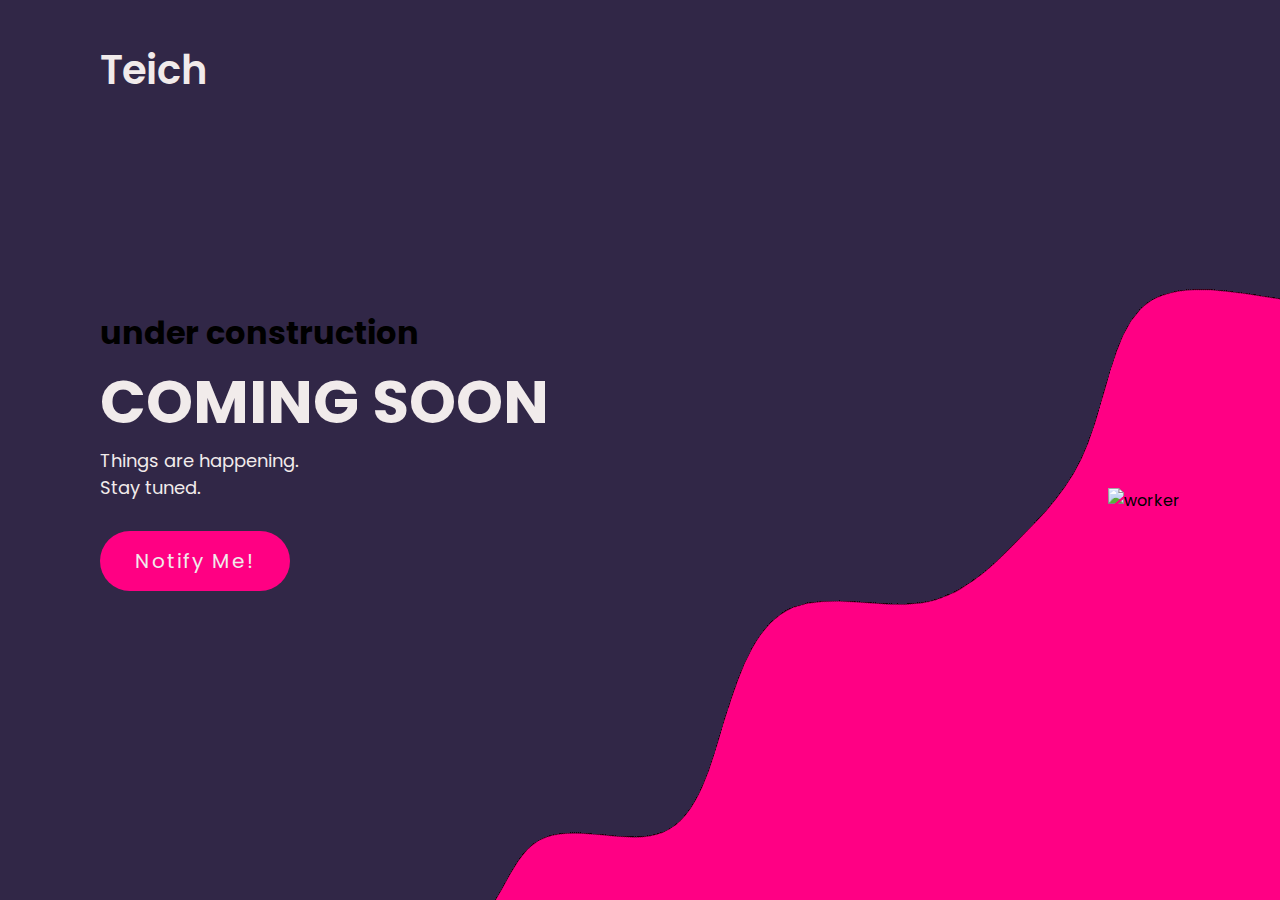
==== index.html @ 016912f3 "Add files via upload" ====
<!DOCTYPE html>
<html lang="en">
  <head>
    <meta charset="UTF-8" />
    <meta http-equiv="X-UA-Compatible" content="IE=edge" />
    <meta name="viewport" content="width=device-width, initial-scale=1.0" />
    <link rel="preconnect" href="https://fonts.googleapis.com" />
    <link rel="preconnect" href="https://fonts.gstatic.com" crossorigin />
    <link
      href="https://fonts.googleapis.com/css2?family=Poppins:wght@300;400;500;600;700;800;900&display=swap"
      rel="stylesheet"
    />
    <link rel="stylesheet" href="style.css" />
    <title>Teich</title>
  </head>
  <body>
    <header>
      <a href="#" class="logo">Teich</a>
      <nav>
        <ul>
          <li>
            <a href="#">Home</a>
          </li>
        </ul>
      </nav>
    </header>
    <section>
      <img src="img/curve.png" class="wave" alt="image of a wave" />
      <div class="contentBx">
        <h1>under construction</h1>
        <h2>Coming Soon</h2>
        <p>Things are happening.</p>
        <p>Stay tuned.</p>
        <a href="#" onclick="toggle();">Notify Me!</a>
      </div>
      <div class="imgBx">
        <img src="img/man.png" alt="worker" />
      </div>
      <ul class="sci">
        <li>
          <a href="#"><img src="img/facebook.png" alt="" /></a>
          <a href="#"><img src="img/twitter.png" alt="" /></a>
          <a href="#"><img src="img/instagram.png" alt="" /></a>
        </li>
      </ul>
    </section>
    <div class="newsletter">
      <h2>Stay Tuned</h2>
      <p>Get notified at launch</p>
      <div class="inputBox">
        <form action="">
          <input
            type="email"
            name=""
            id=""
            required=""
            placeholder="Enter Email Adress"
          />
          <input type="submit" value="Submit" />
        </form>
      </div>
      <img src="img/close.png" class="close" alt="" onclick="toggle();" />
    </div>
    <script type="text/javascript">
      function toggle() {
        var newsletter = document.querySelector(".newsletter");
        newsletter.classList.toggle("active");
      }
    </script>
  </body>
</html>
---- style.css ----
* {
  margin: 0;
  padding: 0;
  box-sizing: border-box;
  font-family: "Poppins", sans-serif;
}

body {
  background: #312747;
}

header {
  position: absolute;
  top: 0;
  left: 0;
  width: 100%;
  padding: 40px 100px;
  display: flex;
  justify-content: space-between;
  align-items: center;
  z-index: 10;
}

header .logo {
  position: relative;
  color: #f1ebeb;
  font-size: 28px;
  text-decoration: none;
  font-weight: 600;
}

header nav {
  position: relative;
}

header nav ul {
  position: relative;
  display: flex;
}

header nav ul li {
  list-style: none;
}

header nav ul li a {
  color: #f1ebeb;
  font-size: 18px;
  text-decoration: none;
}

header nav ul li a:hover {
  color: #ff0083;
}

section {
  position: relative;
  display: flex;
  justify-content: space-between;
  align-items: center;
  min-height: 100vh;
  padding: 0 100px;
}

section .contentBx {
  position: relative;
  max-width: 600px;
  z-index: 1000;
}

section .contentBx h2 {
  font-size: 60px;
  color: #f1ebeb;
  text-transform: uppercase;
}

section .contentBx p {
  font-size: 18px;
  color: #f1ebeb;
}

section .contentBx a {
  position: relative;
  margin-top: 30px;
  display: inline-block;
  background-color: #ff0083;
  color: #f1ebeb;
  font-size: 20px;
  letter-spacing: 2px;
  padding: 15px 35px;
  text-decoration: none;
  border-radius: 40px;
}

section .imgBx img {
  position: relative;
  max-width: 500px;
  width: 100%;
  margin-top: 100px;
  z-index: 2;
}

.wave {
  position: absolute;
  bottom: 0;
  right: 0;
  z-index: 1;
  pointer-events: none;
}

section .sci {
  position: absolute;
  bottom: 40px;
  left: 100px;
  z-index: 1000;
  display: flex;
  justify-content: center;
  align-items: center;
  filter: invert(1);
}

section .sci li {
  list-style: none;
}

section .sci li a {
  display: inline-block;
  margin-right: 20px;
  transform: scale(0.8);
}

.newsletter {
  position: fixed;
  top: 50%;
  left: 50%;
  transform: translate(-50%, -50%);
  width: 600px;
  padding: 60px;
  background: #f1ebeb;
  z-index: 10000;
  box-shadow: 0 0 0 100vh rgba(49, 39, 71, 0.95);
  visibility: hidden;
  opacity: 0;
  transition: 0.5s;
}

.newsletter.active {
  visibility: visible;
  opacity: 1;
}

.newsletter h2 {
  font-size: 48px;
  color: #312747;
}

.newsletter p {
  font-size: 20px;
  color: #312747;
}

.newsletter .inputBox {
  margin-top: 20px;
}

.newsletter .inputBox input {
  padding: 10px;
  outline: none;
  width: 300px;
  font-size: 18px;
  border: 1px solid #999;
}

.newsletter .inputBox input[type="submit"] {
  padding: 10px;
  outline: none;
  width: 140px;
  color: #f1ebeb;
  background: #ff0083;
  border: 1px solid #ff0083;
  letter-spacing: 2px;
  box-sizing: border-box;
  cursor: pointer;
}

.newsletter .close {
  position: absolute;
  top: 20px;
  right: 20px;
  width: 40px;
  height: 40px;
  cursor: pointer;
}

@media (max-width: 991px) {
  section {
    flex-direction: column;
    padding-top: 150px;
    height: auto;
  }

  section .contentBx {
    max-width: 100%;
  }

  section .imgBx img {
    margin-top: 0;
  }
}

@media (max-width: 767px) {
  header {
    padding: 20px 50px;
  }
  section {
    flex-direction: column;
    padding: 120px 50px 100px;
    height: auto;
  }
  section .contentBx h2 {
    font-size: 40px;
  }
  section .contentBx p {
    font-size: 16px;
  }
  section .contentBx a {
    position: relative;
    margin-top: 10px;
    display: inline-block;
    background: #f1ebeb;
    color: #ff0083;
    font-size: 16px;
    letter-spacing: 2px;
    padding: 10px 25px;
    text-decoration: none;
    border-radius: 40px;
  }
  section .sci {
    left: 50px;
  }

  .newsletter {
    width: 90%;
    padding: 30px;
  }
  .newsletter .inputBox input {
    margin-top: 10px;
    width: 100%;
  }
  .newsletter h2 {
    font-size: 36px;
    color: #312747;
  }
}

/* HIDE */
header .logo {
  font-size: 40px;
}

header nav ul li a {
  display: none;
}

section .sci {
  display: none;
}
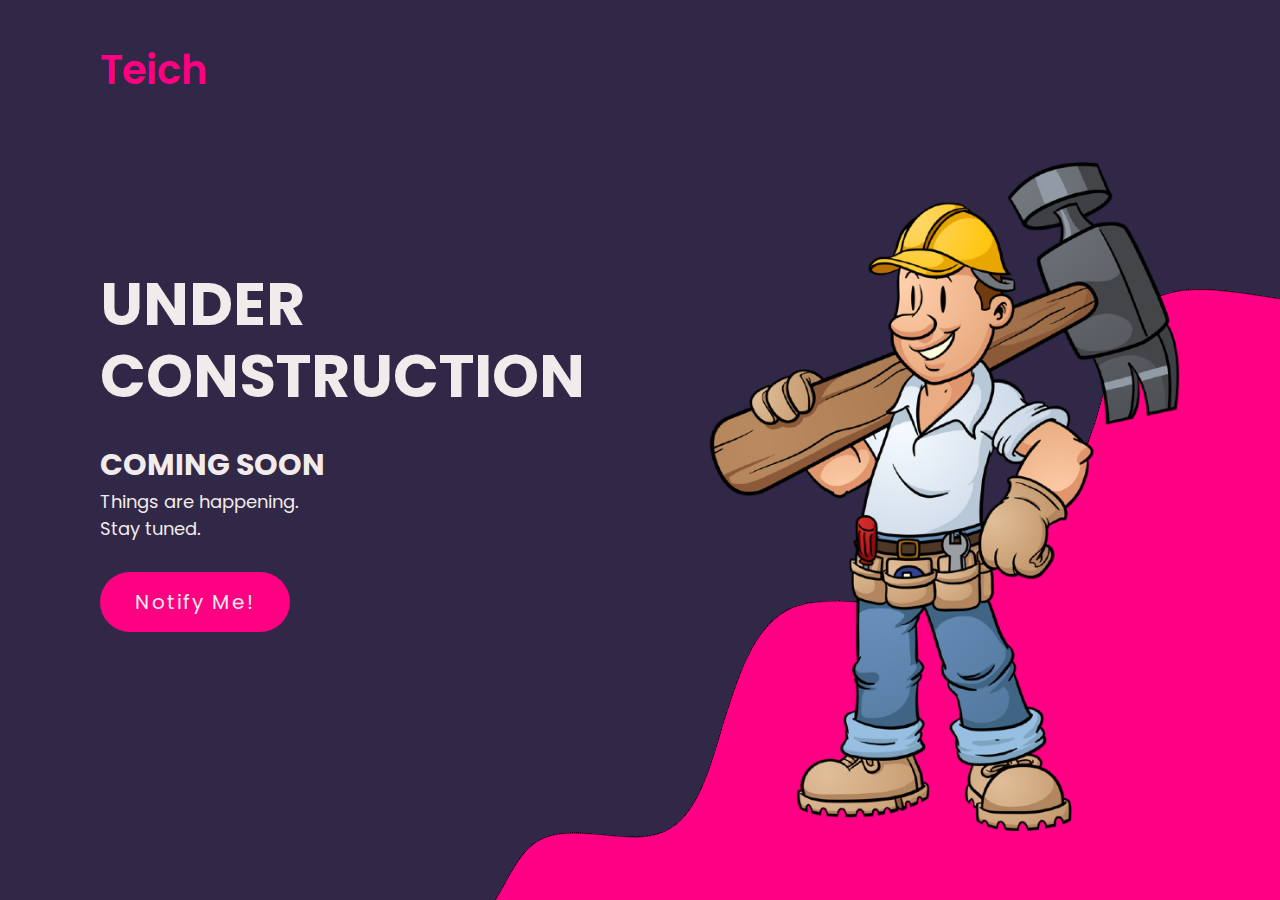
==== commit 8a0870aa: "Update index.html" ====
--- a/index.html
+++ b/index.html
@@ -34,7 +34,7 @@
         <a href="#" onclick="toggle();">Notify Me!</a>
       </div>
       <div class="imgBx">
-        <img src="img/man.png" alt="worker" />
+        <img src="img/worker.png" alt="worker" />
       </div>
       <ul class="sci">
         <li>
--- a/style.css
+++ b/style.css
@@ -7,6 +7,7 @@
 
 body {
   background: #312747;
+  /* background: #3a3042; */
 }
 
 header {
@@ -24,6 +25,7 @@
 header .logo {
   position: relative;
   color: #f1ebeb;
+  color: #ff0083;
   font-size: 28px;
   text-decoration: none;
   font-weight: 600;
@@ -50,6 +52,7 @@
 
 header nav ul li a:hover {
   color: #ff0083;
+  /* color: #ff784f; */
 }
 
 section {
@@ -67,8 +70,17 @@
   z-index: 1000;
 }
 
+section .contentBx h1 {
+  color: #f1ebeb;
+  /* color: #ff0083; */
+  font-size: 60px;
+  text-transform: uppercase;
+  margin-bottom: 30px;
+  line-height: 1.2;
+}
+
 section .contentBx h2 {
-  font-size: 60px;
+  font-size: 30px;
   color: #f1ebeb;
   text-transform: uppercase;
 }
@@ -83,6 +95,7 @@
   margin-top: 30px;
   display: inline-block;
   background-color: #ff0083;
+  /* background-color: #ff784f; */
   color: #f1ebeb;
   font-size: 20px;
   letter-spacing: 2px;
@@ -176,7 +189,9 @@
   width: 140px;
   color: #f1ebeb;
   background: #ff0083;
+  /* background: #ff784f; */
   border: 1px solid #ff0083;
+  /* border: 1px solid #ff784f; */
   letter-spacing: 2px;
   box-sizing: border-box;
   cursor: pointer;
@@ -198,6 +213,10 @@
     height: auto;
   }
 
+  section .contentBx h1 {
+    font-size: 60px;
+  }
+
   section .contentBx {
     max-width: 100%;
   }
@@ -216,8 +235,12 @@
     padding: 120px 50px 100px;
     height: auto;
   }
+
+  section .contentBx h1 {
+    font-size: 34px;
+  }
   section .contentBx h2 {
-    font-size: 40px;
+    font-size: 20px;
   }
   section .contentBx p {
     font-size: 16px;
@@ -228,6 +251,7 @@
     display: inline-block;
     background: #f1ebeb;
     color: #ff0083;
+    /* color: #ff784f; */
     font-size: 16px;
     letter-spacing: 2px;
     padding: 10px 25px;
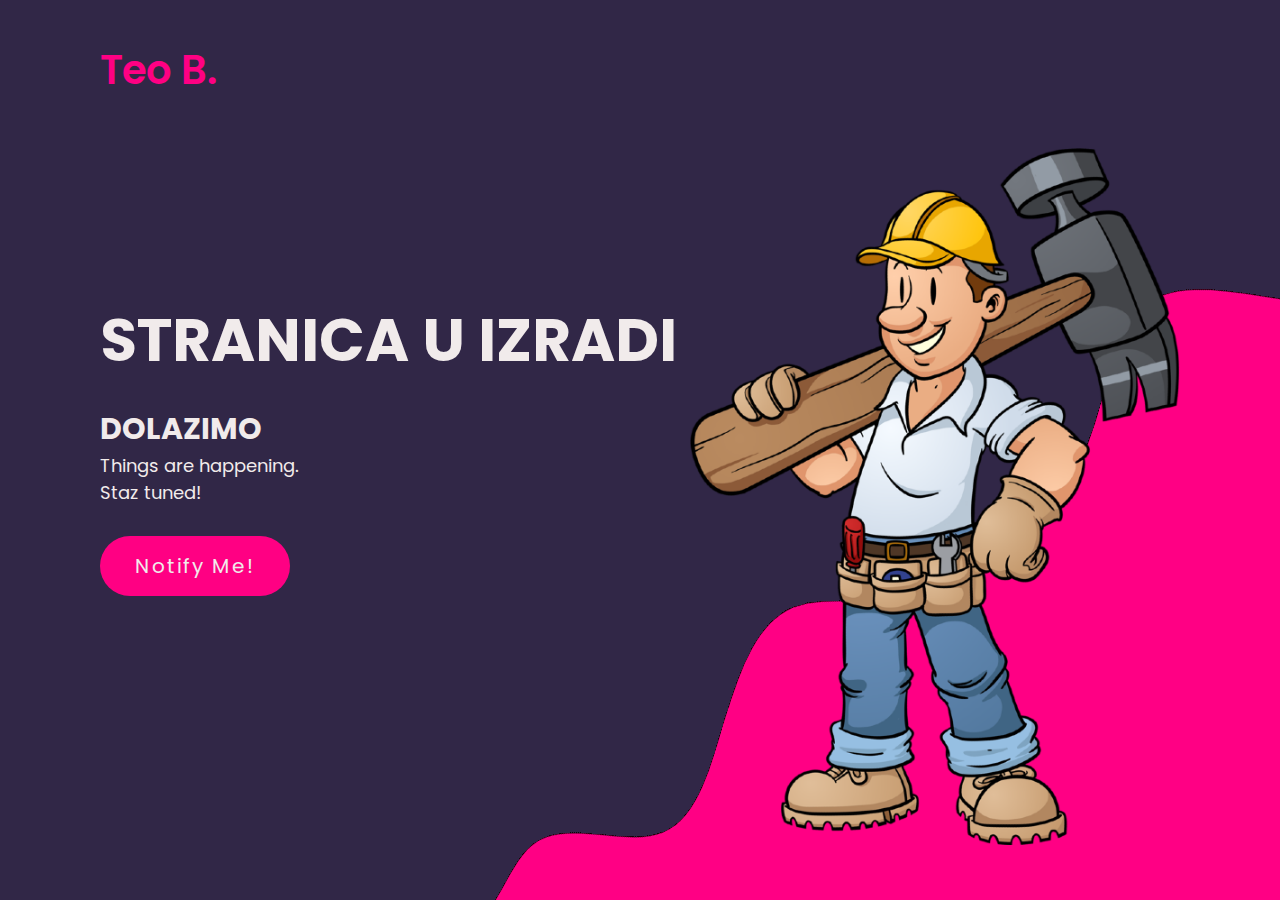
==== commit 4fdc2b9c: "Update index.html" ====
--- a/index.html
+++ b/index.html
@@ -15,7 +15,7 @@
   </head>
   <body>
     <header>
-      <a href="#" class="logo">Teich</a>
+      <a href="#" class="logo">Teo B.</a>
       <nav>
         <ul>
           <li>
@@ -27,10 +27,10 @@
     <section>
       <img src="img/curve.png" class="wave" alt="image of a wave" />
       <div class="contentBx">
-        <h1>under construction</h1>
-        <h2>Coming Soon</h2>
+        <h1>stranica u izradi</h1>
+        <h2>Dolazimo</h2>
         <p>Things are happening.</p>
-        <p>Stay tuned.</p>
+        <p>Staz tuned!</p>
         <a href="#" onclick="toggle();">Notify Me!</a>
       </div>
       <div class="imgBx">
--- a/style.css
+++ b/style.css
@@ -72,7 +72,6 @@
 
 section .contentBx h1 {
   color: #f1ebeb;
-  /* color: #ff0083; */
   font-size: 60px;
   text-transform: uppercase;
   margin-bottom: 30px;
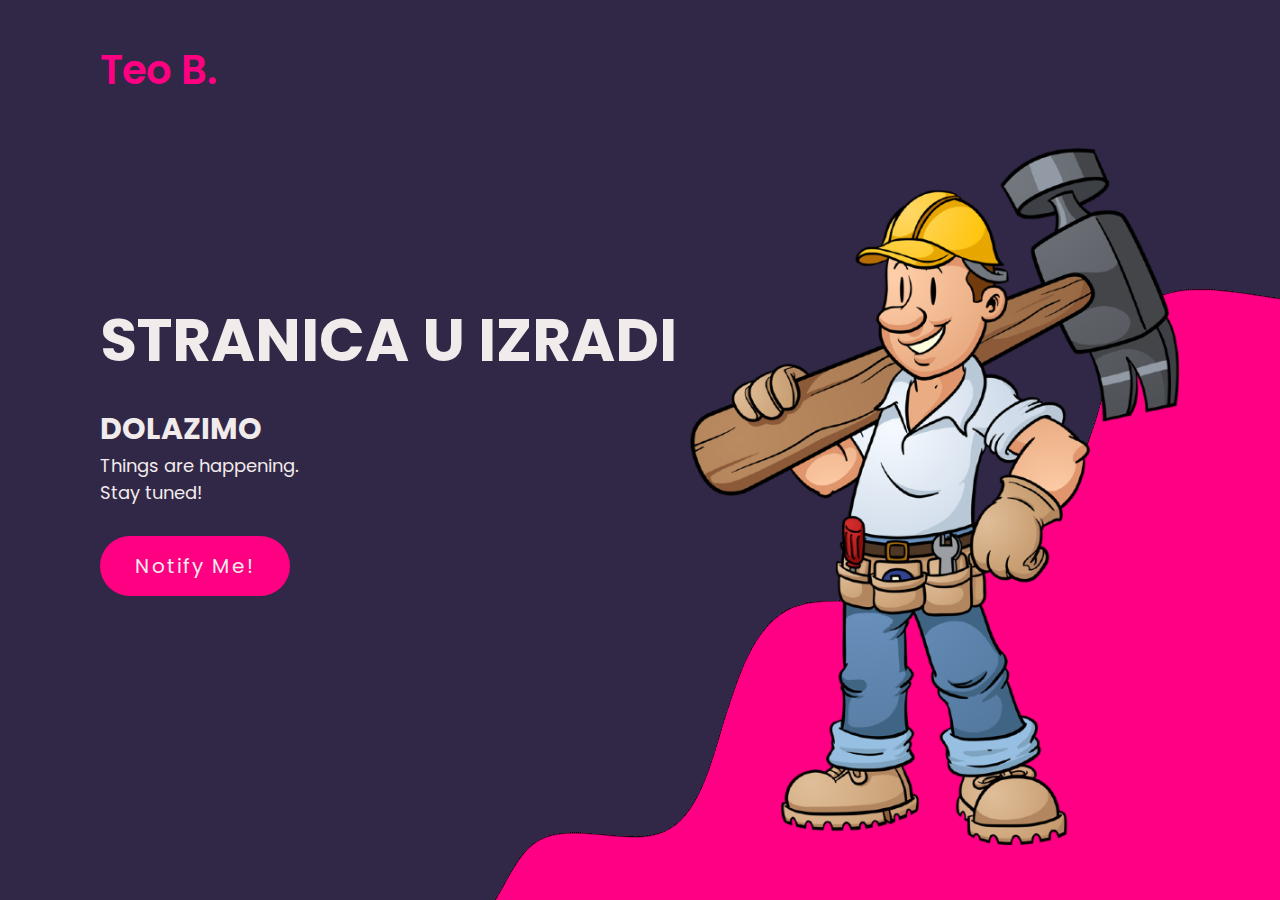
==== commit 661fa625: "Update index.html" ====
--- a/index.html
+++ b/index.html
@@ -30,7 +30,7 @@
         <h1>stranica u izradi</h1>
         <h2>Dolazimo</h2>
         <p>Things are happening.</p>
-        <p>Staz tuned!</p>
+        <p>Stay tuned!</p>
         <a href="#" onclick="toggle();">Notify Me!</a>
       </div>
       <div class="imgBx">
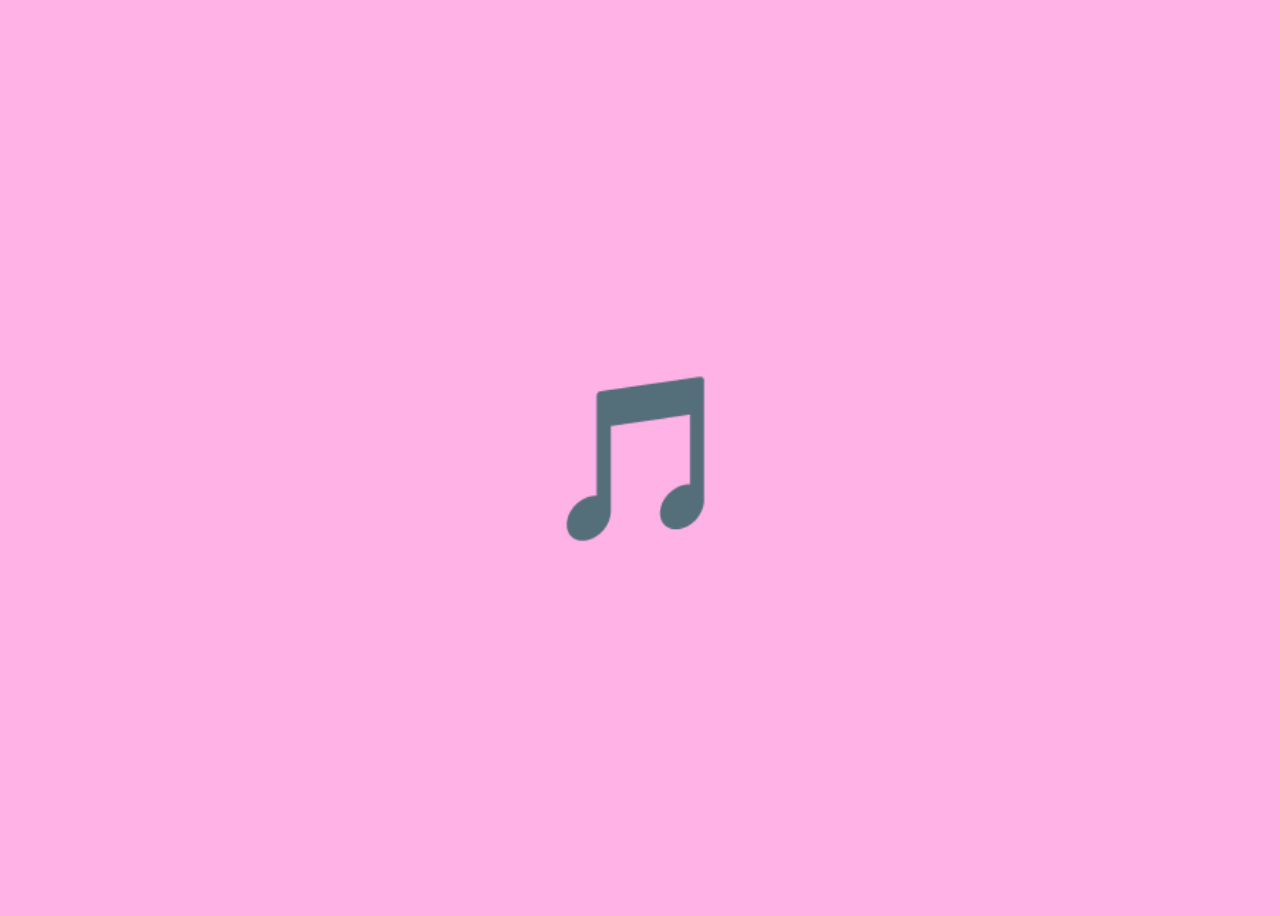
==== commit 1bb22b52: "Add files via upload" ====
--- a/index.html
+++ b/index.html
@@ -2,70 +2,19 @@
 <html lang="en">
   <head>
     <meta charset="UTF-8" />
-    <meta http-equiv="X-UA-Compatible" content="IE=edge" />
     <meta name="viewport" content="width=device-width, initial-scale=1.0" />
-    <link rel="preconnect" href="https://fonts.googleapis.com" />
-    <link rel="preconnect" href="https://fonts.gstatic.com" crossorigin />
-    <link
-      href="https://fonts.googleapis.com/css2?family=Poppins:wght@300;400;500;600;700;800;900&display=swap"
-      rel="stylesheet"
-    />
-    <link rel="stylesheet" href="style.css" />
-    <title>Teich</title>
+    <title>🎵</title>
   </head>
+  <style>
+    body {
+      display: grid;
+      place-items: center;
+      font-size: 10rem;
+      height: 100vh;
+      background-color: #ffb2e6;
+    }
+  </style>
   <body>
-    <header>
-      <a href="#" class="logo">Teo B.</a>
-      <nav>
-        <ul>
-          <li>
-            <a href="#">Home</a>
-          </li>
-        </ul>
-      </nav>
-    </header>
-    <section>
-      <img src="img/curve.png" class="wave" alt="image of a wave" />
-      <div class="contentBx">
-        <h1>stranica u izradi</h1>
-        <h2>Dolazimo</h2>
-        <p>Things are happening.</p>
-        <p>Stay tuned!</p>
-        <a href="#" onclick="toggle();">Notify Me!</a>
-      </div>
-      <div class="imgBx">
-        <img src="img/worker.png" alt="worker" />
-      </div>
-      <ul class="sci">
-        <li>
-          <a href="#"><img src="img/facebook.png" alt="" /></a>
-          <a href="#"><img src="img/twitter.png" alt="" /></a>
-          <a href="#"><img src="img/instagram.png" alt="" /></a>
-        </li>
-      </ul>
-    </section>
-    <div class="newsletter">
-      <h2>Stay Tuned</h2>
-      <p>Get notified at launch</p>
-      <div class="inputBox">
-        <form action="">
-          <input
-            type="email"
-            name=""
-            id=""
-            required=""
-            placeholder="Enter Email Adress"
-          />
-          <input type="submit" value="Submit" />
-        </form>
-      </div>
-      <img src="img/close.png" class="close" alt="" onclick="toggle();" />
-    </div>
-    <script type="text/javascript">
-      function toggle() {
-        var newsletter = document.querySelector(".newsletter");
-        newsletter.classList.toggle("active");
-      }
-    </script>
+    <div>🎵</div>
   </body>
 </html>
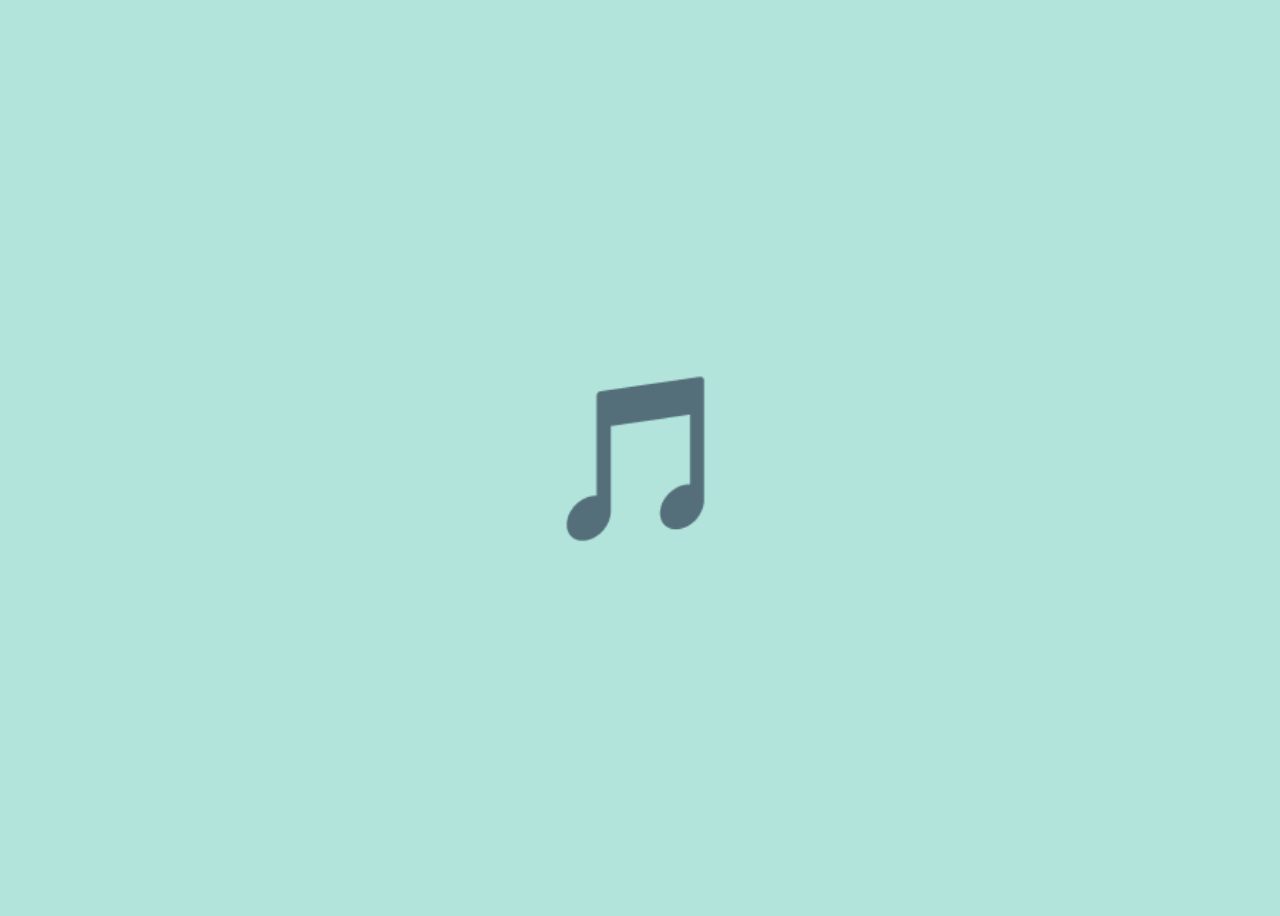
==== commit c63755ee: "Update index.html" ====
--- a/index.html
+++ b/index.html
@@ -11,7 +11,8 @@
       place-items: center;
       font-size: 10rem;
       height: 100vh;
-      background-color: #ffb2e6;
+      background-color: #B2E4DB;
+      overflow: hidden;
     }
   </style>
   <body>
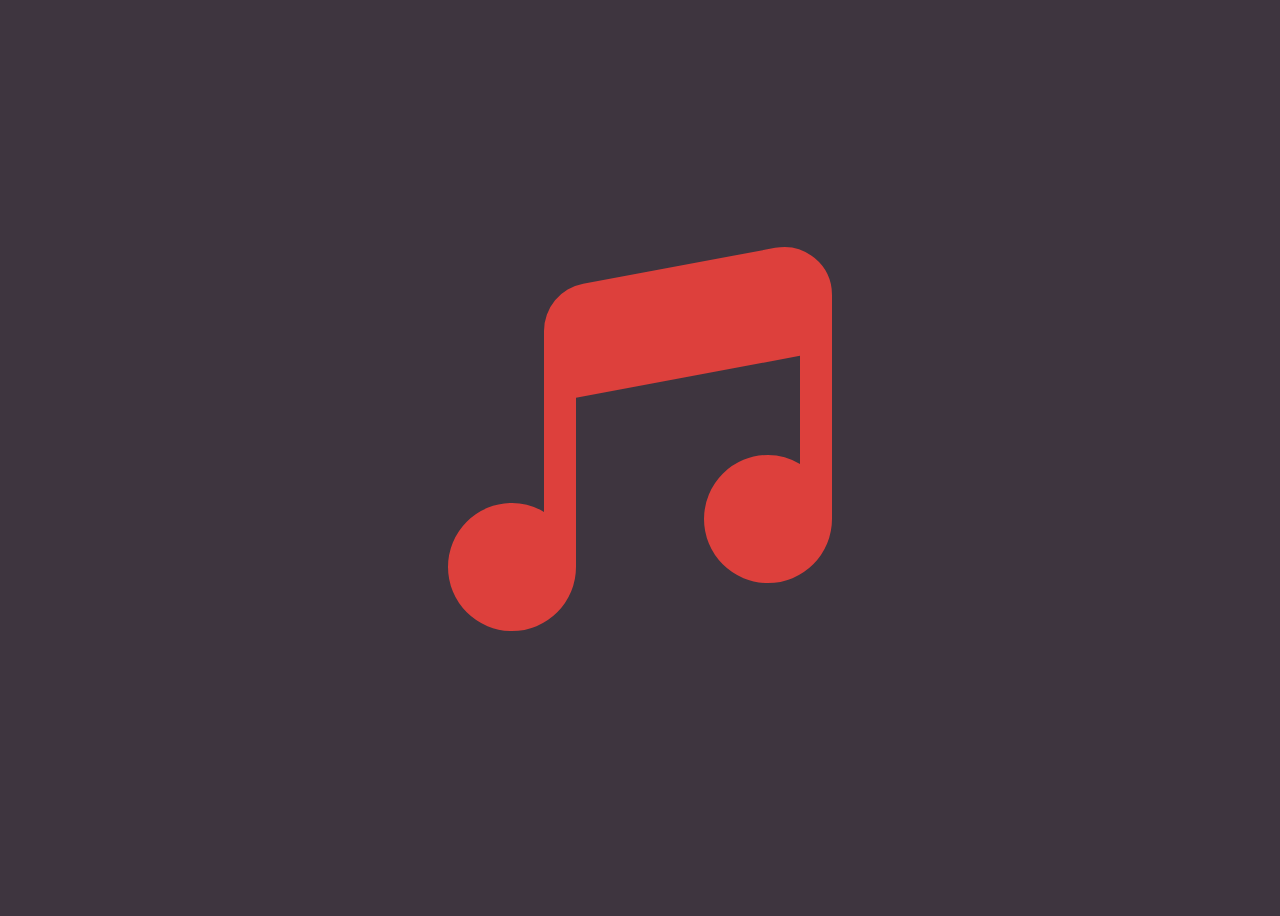
==== commit 6662cbe3: "Add files via upload" ====
--- a/index.html
+++ b/index.html
@@ -11,11 +11,29 @@
       place-items: center;
       font-size: 10rem;
       height: 100vh;
-      background-color: #B2E4DB;
+      background-color: #b2e4db;
+      background-color: #3e353f;
       overflow: hidden;
+    }
+    svg {
+      width: 30vw;
+      fill: #dd403c;
     }
   </style>
   <body>
-    <div>🎵</div>
+    <div>
+      <svg
+        id="Layer_1"
+        height="512"
+        viewBox="0 0 24 24"
+        width="512"
+        xmlns="http://www.w3.org/2000/svg"
+        data-name="Layer 1"
+      >
+        <path
+          d="m22.916.691a2.992 2.992 0 0 0 -2.469-.638l-11.999 2.247a3 3 0 0 0 -2.448 2.951v11.305a3.959 3.959 0 0 0 -2-.556 4 4 0 1 0 4 4v-10.58l14-2.62v6.761a3.959 3.959 0 0 0 -2-.561 4 4 0 1 0 4 4v-14a3 3 0 0 0 -1.084-2.309z"
+        />
+      </svg>
+    </div>
   </body>
 </html>
